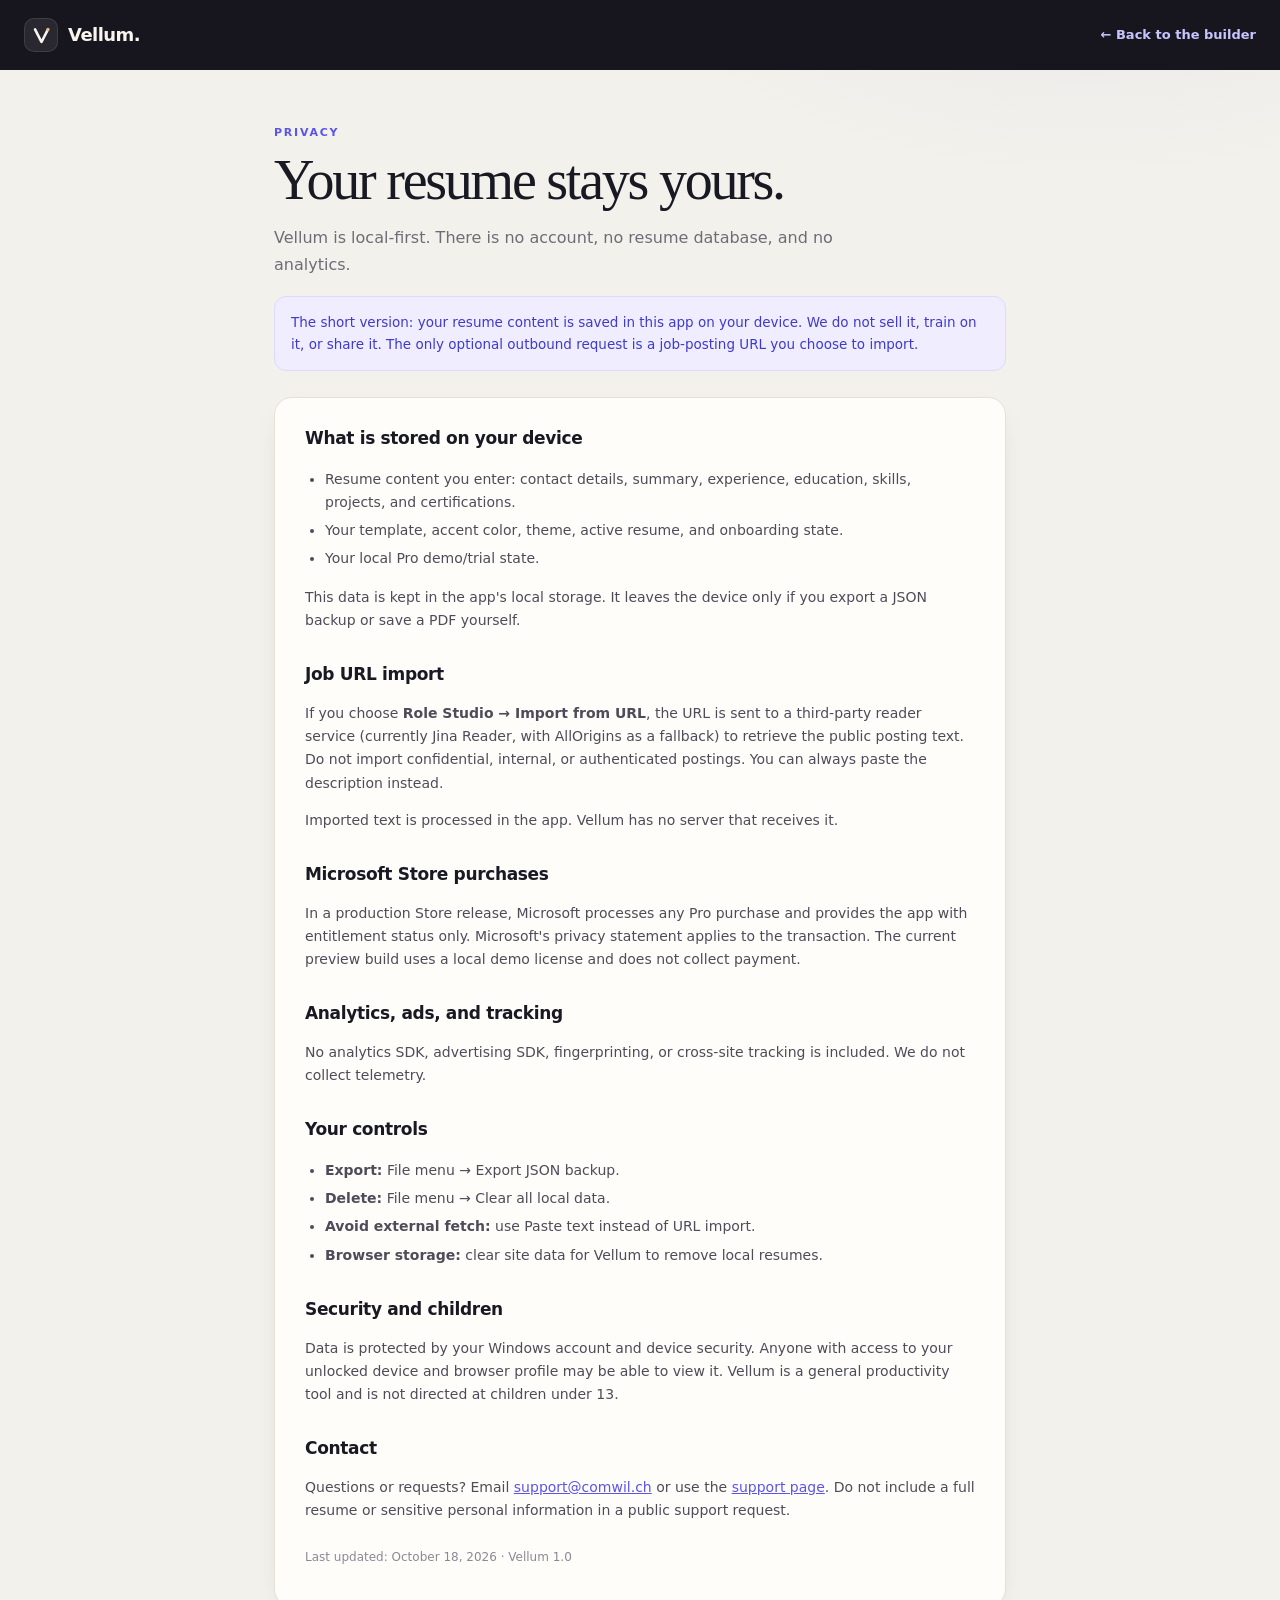
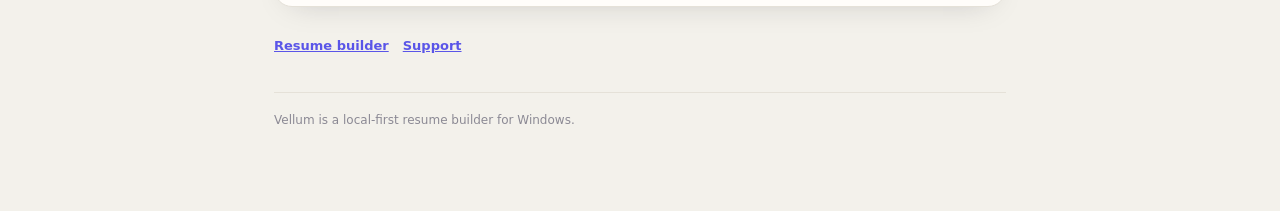
==== privacy.html @ b161b881 "Deploy Vellum PWA 1.0.0" ====
<!doctype html>
<html lang="en">
  <head>
    <meta charset="UTF-8" />
    <meta name="viewport" content="width=device-width, initial-scale=1.0" />
    <meta name="theme-color" content="#171725" />
    <meta http-equiv="Content-Security-Policy" content="default-src 'none'; style-src 'unsafe-inline'; img-src 'self' data:; base-uri 'self'; form-action 'none'" />
    <meta name="referrer" content="no-referrer" />
    <title>Privacy — Vellum</title>
    <style>
      :root {
        color-scheme: light;
        --bg: #f3f1eb;
        --surface: #fffdfa;
        --ink: #191923;
        --muted: #6f6c78;
        --line: #e5e1d8;
        --brand: #5a55e8;
        --rail: #17161f;
        --serif: 'Newsreader', 'Iowan Old Style', Georgia, serif;
        --sans: 'Segoe UI Variable', 'Segoe UI', system-ui, sans-serif;
      }
      * { box-sizing: border-box; }
      body {
        margin: 0;
        background:
          radial-gradient(900px 600px at 85% -10%, rgba(90, 85, 232, 0.08), transparent 60%),
          var(--bg);
        color: var(--ink);
        font-family: var(--sans);
        line-height: 1.65;
      }
      .top {
        background: var(--rail);
        color: #f8f5ee;
        padding: 18px 24px;
        display: flex;
        align-items: center;
        justify-content: space-between;
        gap: 16px;
      }
      .brand { display: flex; align-items: center; gap: 10px; font-weight: 800; letter-spacing: -0.03em; font-size: 18px; }
      .mark {
        width: 34px; height: 34px; border-radius: 10px; display: grid; place-items: center;
        background: rgba(255,255,255,.08); border: 1px solid rgba(255,255,255,.1);
      }
      .mark svg { width: 23px; height: 23px; }
      .back { color: #c7c4ff; text-decoration: none; font-size: 13px; font-weight: 700; }
      .back:hover { text-decoration: underline; }
      main { max-width: 780px; margin: 0 auto; padding: 54px 24px 80px; }
      .eyebrow { font-size: 11px; font-weight: 800; letter-spacing: .16em; text-transform: uppercase; color: var(--brand); }
      h1 { font-family: var(--serif); font-weight: 500; font-size: clamp(38px, 6vw, 56px); line-height: 1.02; letter-spacing: -.04em; margin: 10px 0 14px; }
      .lede { font-size: 16px; color: var(--muted); max-width: 620px; }
      .card { background: var(--surface); border: 1px solid var(--line); border-radius: 18px; padding: 26px 30px; margin-top: 26px; box-shadow: 0 10px 30px -18px rgba(25,25,35,.25); }
      h2 { font-size: 17px; letter-spacing: -.02em; margin: 28px 0 7px; }
      h2:first-child { margin-top: 0; }
      p, li { color: #4d4c58; font-size: 14px; }
      ul { padding-left: 20px; }
      li { margin: 5px 0; }
      a { color: var(--brand); }
      .short { background: #efedff; border: 1px solid #ddd9ff; border-radius: 12px; padding: 14px 16px; margin-top: 18px; font-size: 13.5px; color: #3f3ac9; }
      .meta { margin-top: 26px; font-size: 12px; color: #8b8994; }
      .nav-links { display: flex; gap: 14px; flex-wrap: wrap; margin-top: 28px; }
      .nav-links a { font-weight: 700; font-size: 13px; }
      footer { border-top: 1px solid var(--line); margin-top: 36px; padding-top: 18px; font-size: 12px; color: #8b8994; }
      @media (max-width: 540px) {
        main { padding-top: 34px; }
        .card { padding: 20px; }
        .top { padding: 14px 16px; }
      }
    </style>
  </head>
  <body>
    <header class="top">
      <div class="brand">
        <span class="mark" aria-hidden="true">
          <svg viewBox="0 0 32 32" fill="none">
            <path d="M7 7.5 16 25 25 7.5" stroke="#f8f6ef" stroke-width="3.6" stroke-linecap="round" stroke-linejoin="round" />
            <circle cx="25" cy="7.5" r="2.2" fill="#f2b37c" />
          </svg>
        </span>
        Vellum.
      </div>
      <a class="back" href="./">← Back to the builder</a>
    </header>
    <main>
      <div class="eyebrow">Privacy</div>
      <h1>Your resume stays yours.</h1>
      <p class="lede">Vellum is local-first. There is no account, no resume database, and no analytics.</p>
      <div class="short">
        The short version: your resume content is saved in this app on your device. We do not sell it, train on it, or share it. The only optional outbound request is a job-posting URL you choose to import.
      </div>

      <div class="card">
        <h2>What is stored on your device</h2>
        <ul>
          <li>Resume content you enter: contact details, summary, experience, education, skills, projects, and certifications.</li>
          <li>Your template, accent color, theme, active resume, and onboarding state.</li>
          <li>Your local Pro demo/trial state.</li>
        </ul>
        <p>This data is kept in the app's local storage. It leaves the device only if you export a JSON backup or save a PDF yourself.</p>

        <h2>Job URL import</h2>
        <p>If you choose <strong>Role Studio → Import from URL</strong>, the URL is sent to a third-party reader service (currently Jina Reader, with AllOrigins as a fallback) to retrieve the public posting text. Do not import confidential, internal, or authenticated postings. You can always paste the description instead.</p>
        <p>Imported text is processed in the app. Vellum has no server that receives it.</p>

        <h2>Microsoft Store purchases</h2>
        <p>In a production Store release, Microsoft processes any Pro purchase and provides the app with entitlement status only. Microsoft's privacy statement applies to the transaction. The current preview build uses a local demo license and does not collect payment.</p>

        <h2>Analytics, ads, and tracking</h2>
        <p>No analytics SDK, advertising SDK, fingerprinting, or cross-site tracking is included. We do not collect telemetry.</p>

        <h2>Your controls</h2>
        <ul>
          <li><strong>Export:</strong> File menu → Export JSON backup.</li>
          <li><strong>Delete:</strong> File menu → Clear all local data.</li>
          <li><strong>Avoid external fetch:</strong> use Paste text instead of URL import.</li>
          <li><strong>Browser storage:</strong> clear site data for Vellum to remove local resumes.</li>
        </ul>

        <h2>Security and children</h2>
        <p>Data is protected by your Windows account and device security. Anyone with access to your unlocked device and browser profile may be able to view it. Vellum is a general productivity tool and is not directed at children under 13.</p>

        <h2>Contact</h2>
        <p>Questions or requests? Email <a href="mailto:support@comwil.ch">support@comwil.ch</a> or use the <a href="./support.html">support page</a>. Do not include a full resume or sensitive personal information in a public support request.</p>

        <p class="meta">Last updated: October 18, 2026 · Vellum 1.0</p>
      </div>

      <div class="nav-links">
        <a href="./">Resume builder</a>
        <a href="./support.html">Support</a>
      </div>
      <footer>Vellum is a local-first resume builder for Windows.</footer>
    </main>
  </body>
</html>
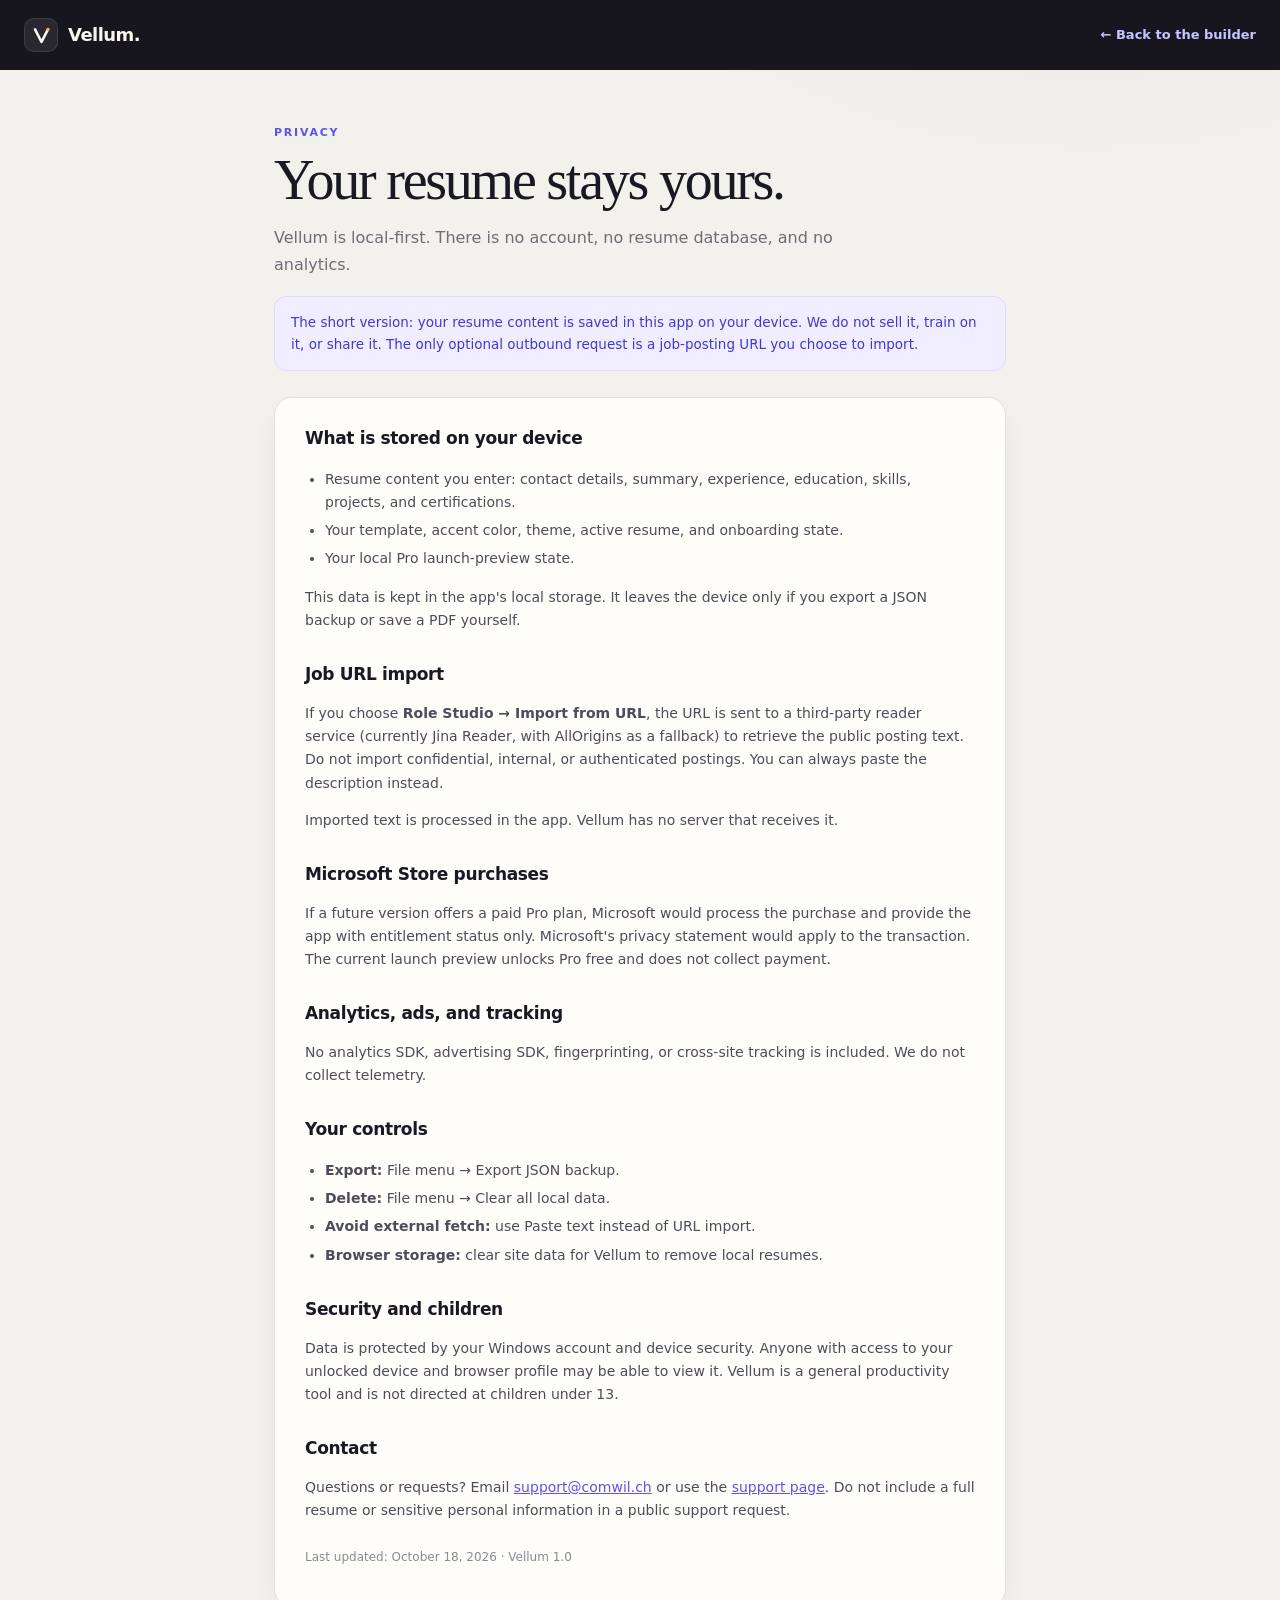
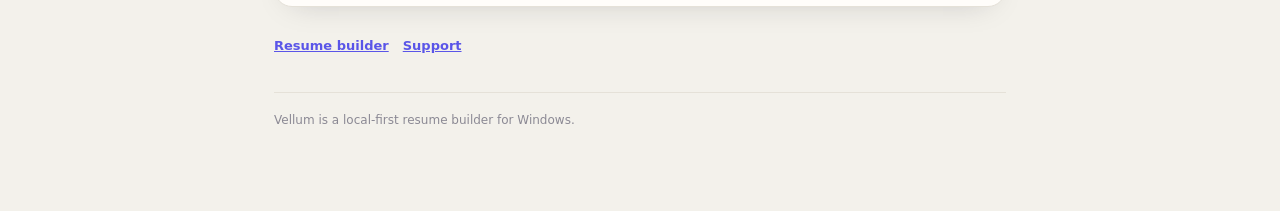
==== commit bef73f6b: "Update launch preview and Store readiness" ====
--- a/privacy.html
+++ b/privacy.html
@@ -96,7 +96,7 @@
         <ul>
           <li>Resume content you enter: contact details, summary, experience, education, skills, projects, and certifications.</li>
           <li>Your template, accent color, theme, active resume, and onboarding state.</li>
-          <li>Your local Pro demo/trial state.</li>
+          <li>Your local Pro launch-preview state.</li>
         </ul>
         <p>This data is kept in the app's local storage. It leaves the device only if you export a JSON backup or save a PDF yourself.</p>
 
@@ -105,7 +105,7 @@
         <p>Imported text is processed in the app. Vellum has no server that receives it.</p>
 
         <h2>Microsoft Store purchases</h2>
-        <p>In a production Store release, Microsoft processes any Pro purchase and provides the app with entitlement status only. Microsoft's privacy statement applies to the transaction. The current preview build uses a local demo license and does not collect payment.</p>
+        <p>If a future version offers a paid Pro plan, Microsoft would process the purchase and provide the app with entitlement status only. Microsoft's privacy statement would apply to the transaction. The current launch preview unlocks Pro free and does not collect payment.</p>
 
         <h2>Analytics, ads, and tracking</h2>
         <p>No analytics SDK, advertising SDK, fingerprinting, or cross-site tracking is included. We do not collect telemetry.</p>
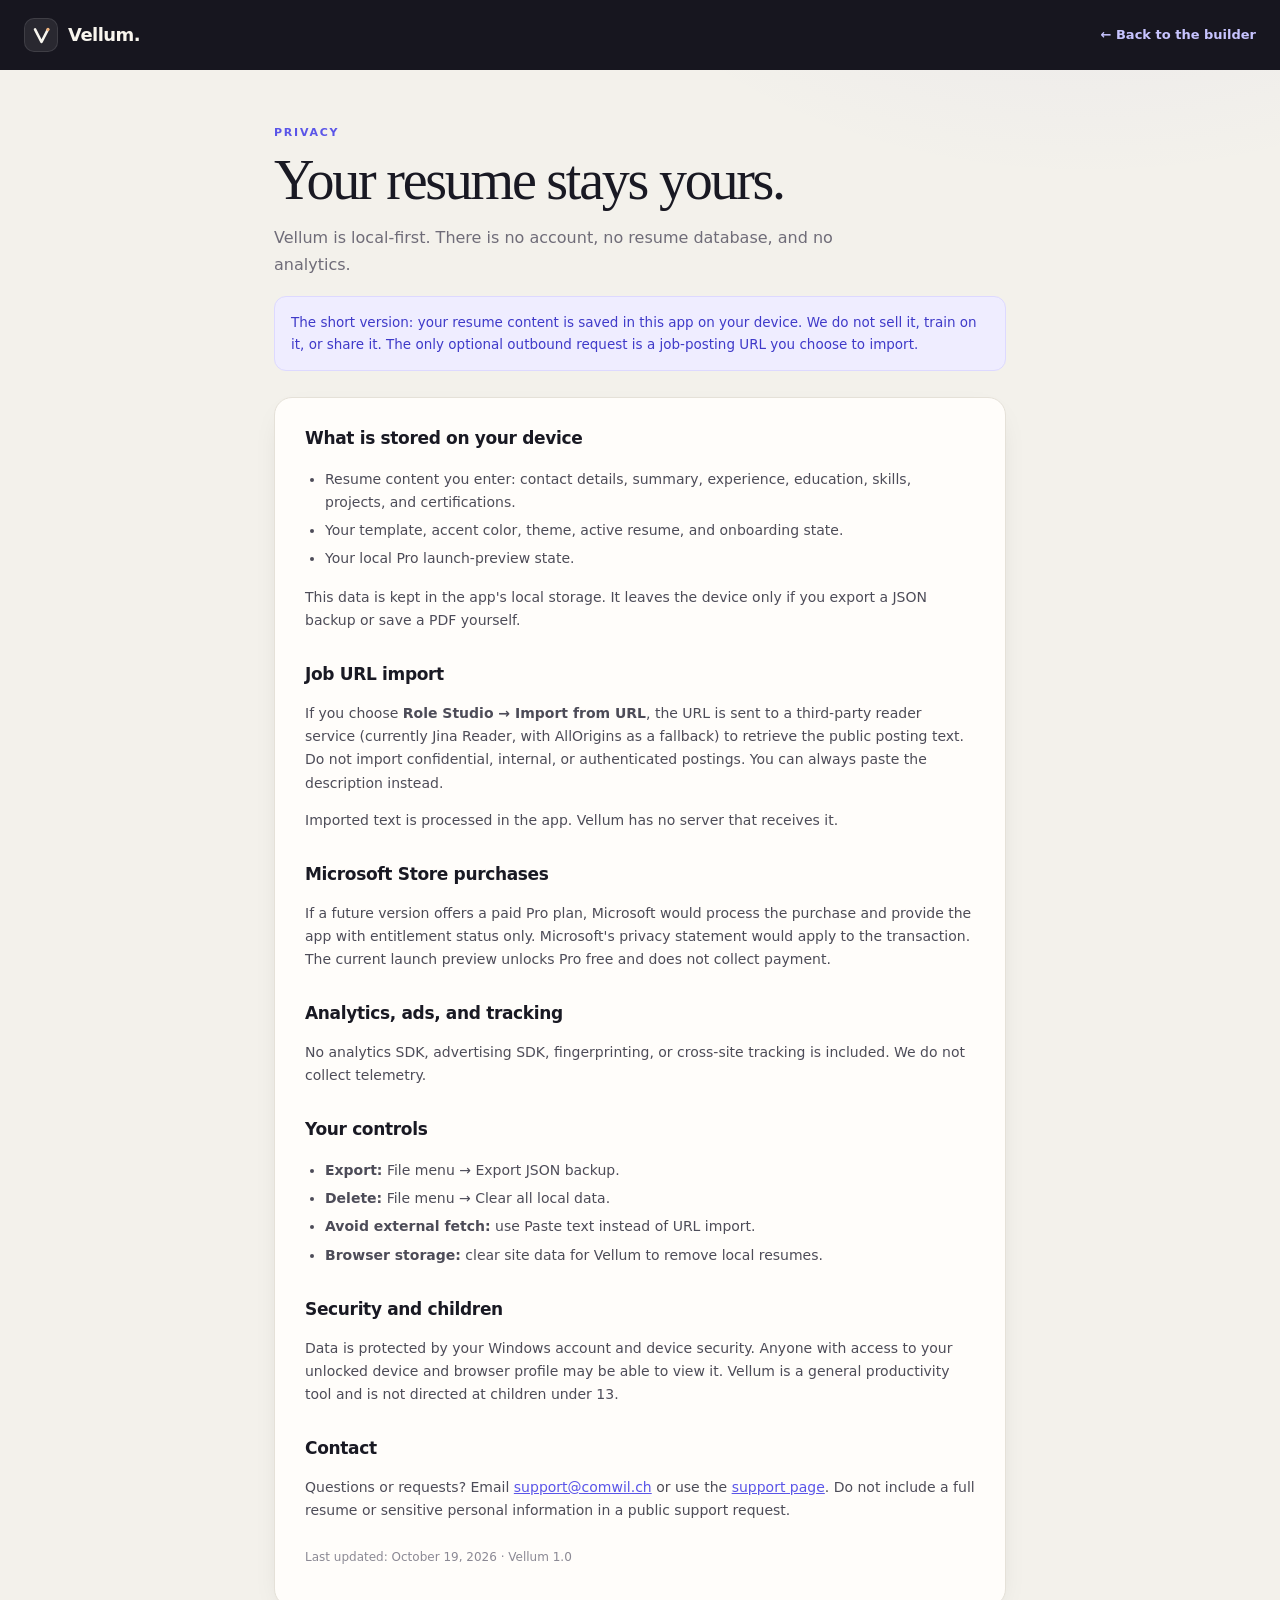
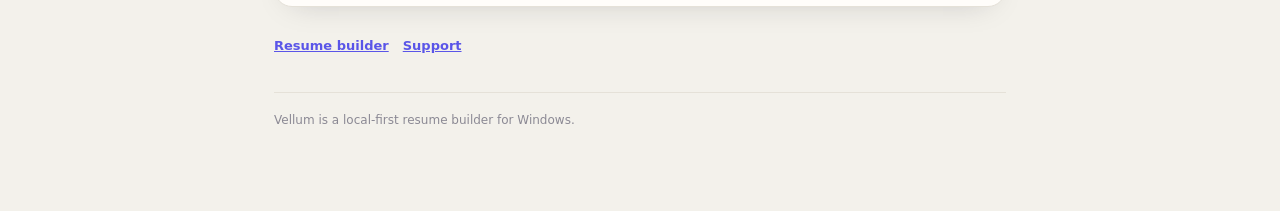
==== commit 3d66cf0f: "Deploy Vellum production build" ====
--- a/privacy.html
+++ b/privacy.html
@@ -124,7 +124,7 @@
         <h2>Contact</h2>
         <p>Questions or requests? Email <a href="mailto:support@comwil.ch">support@comwil.ch</a> or use the <a href="./support.html">support page</a>. Do not include a full resume or sensitive personal information in a public support request.</p>
 
-        <p class="meta">Last updated: October 18, 2026 · Vellum 1.0</p>
+        <p class="meta">Last updated: October 19, 2026 · Vellum 1.0</p>
       </div>
 
       <div class="nav-links">
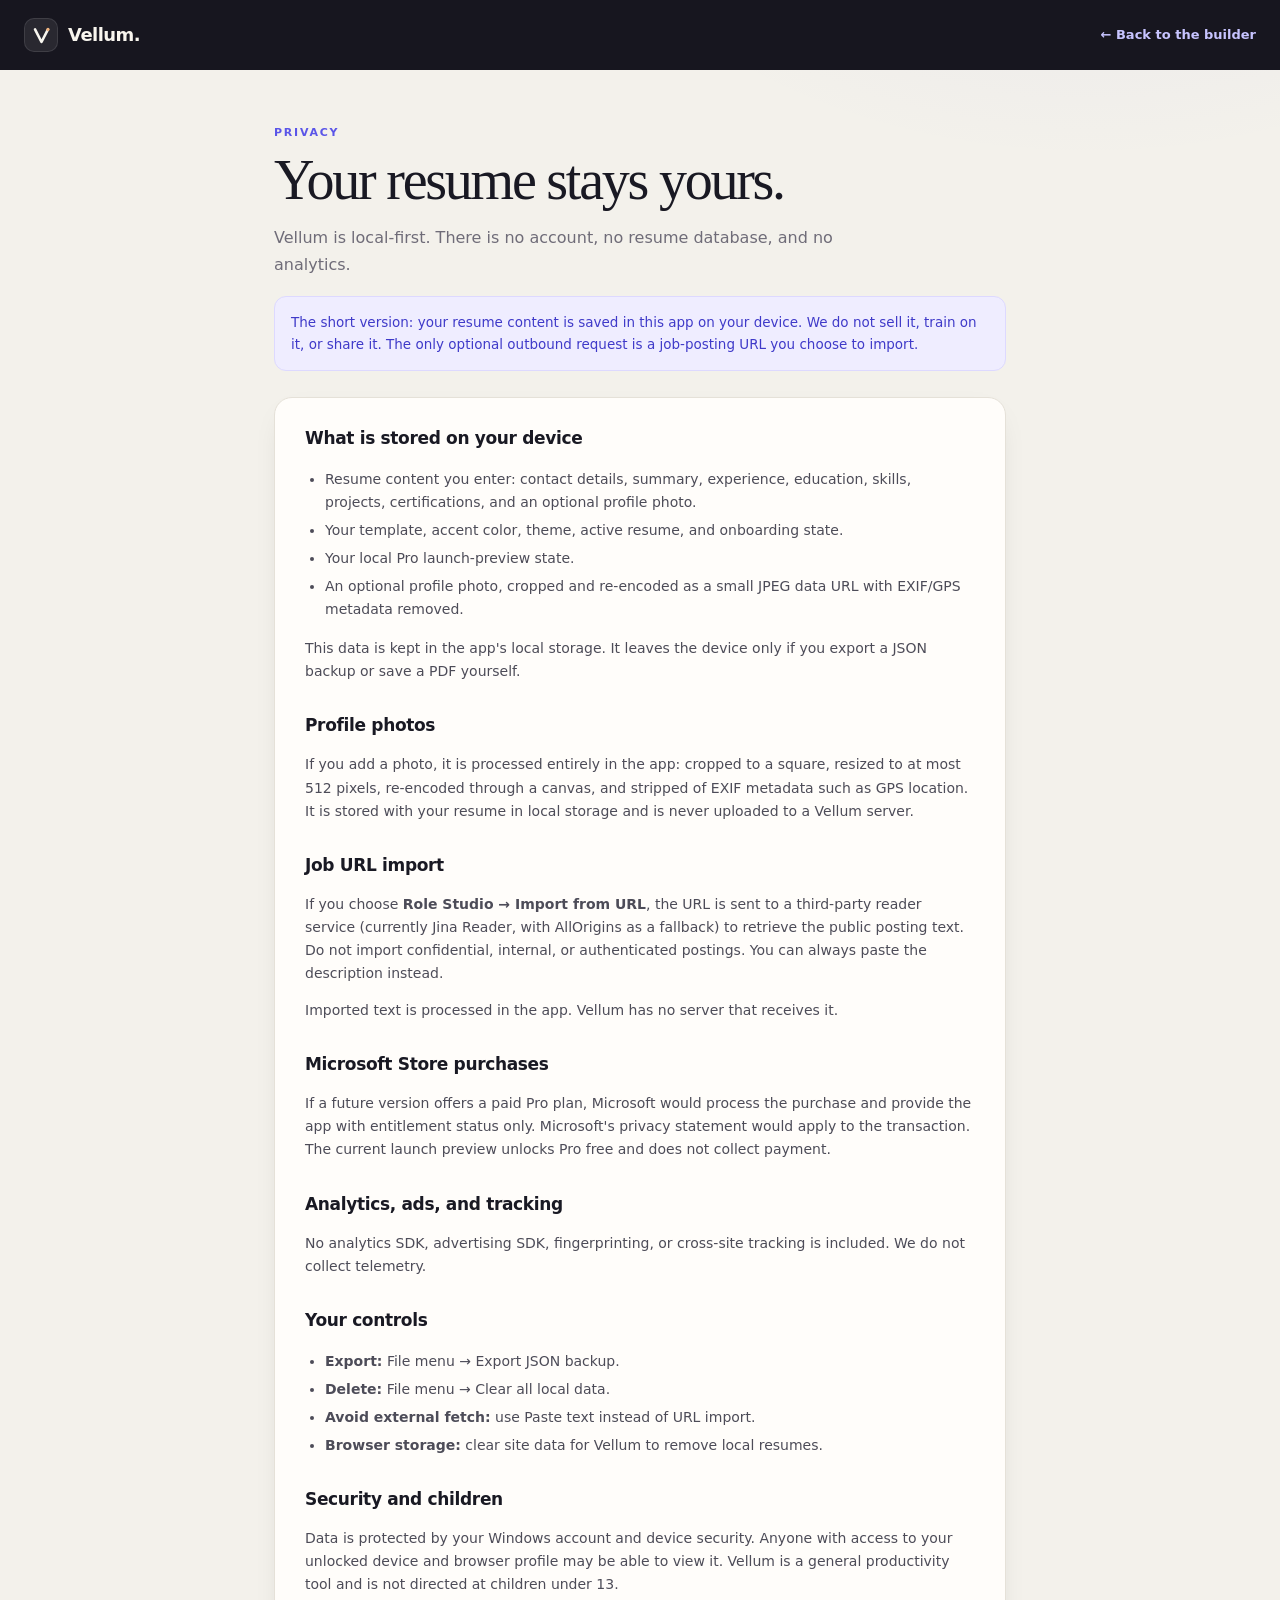
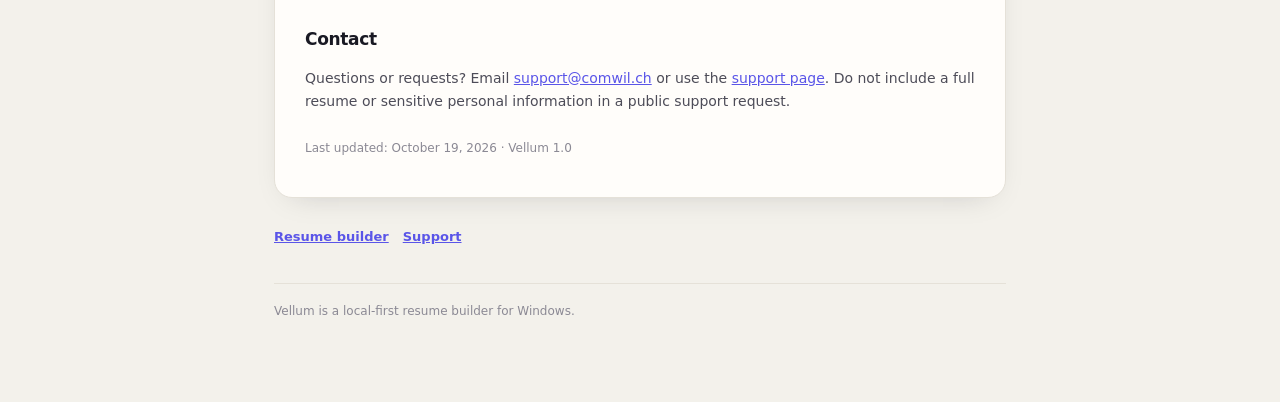
==== commit 7bfb1e3c: "Deploy Vellum production build" ====
--- a/privacy.html
+++ b/privacy.html
@@ -94,11 +94,15 @@
       <div class="card">
         <h2>What is stored on your device</h2>
         <ul>
-          <li>Resume content you enter: contact details, summary, experience, education, skills, projects, and certifications.</li>
+          <li>Resume content you enter: contact details, summary, experience, education, skills, projects, certifications, and an optional profile photo.</li>
           <li>Your template, accent color, theme, active resume, and onboarding state.</li>
           <li>Your local Pro launch-preview state.</li>
+          <li>An optional profile photo, cropped and re-encoded as a small JPEG data URL with EXIF/GPS metadata removed.</li>
         </ul>
         <p>This data is kept in the app's local storage. It leaves the device only if you export a JSON backup or save a PDF yourself.</p>
+
+        <h2>Profile photos</h2>
+        <p>If you add a photo, it is processed entirely in the app: cropped to a square, resized to at most 512 pixels, re-encoded through a canvas, and stripped of EXIF metadata such as GPS location. It is stored with your resume in local storage and is never uploaded to a Vellum server.</p>
 
         <h2>Job URL import</h2>
         <p>If you choose <strong>Role Studio → Import from URL</strong>, the URL is sent to a third-party reader service (currently Jina Reader, with AllOrigins as a fallback) to retrieve the public posting text. Do not import confidential, internal, or authenticated postings. You can always paste the description instead.</p>
